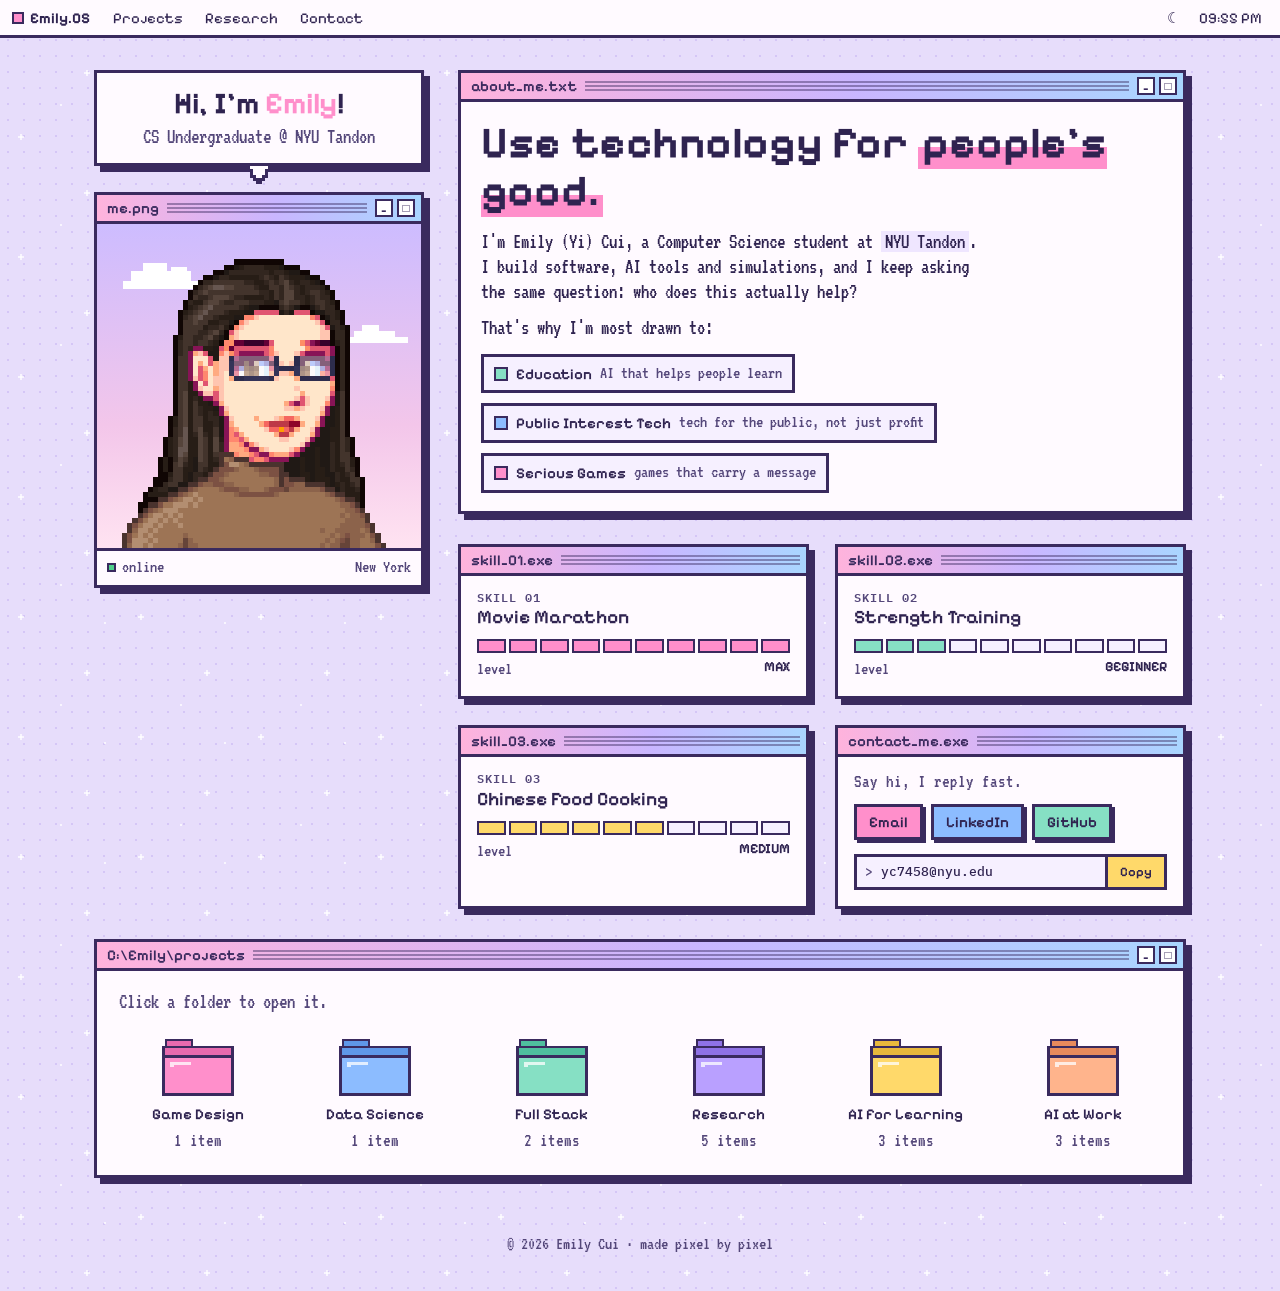
==== index.html @ 4dc90c1d "Link Lighthouse live sketch, add work-zone start date Co-Authored-By: Claude Opus 5.5 <noreply@anthr" ====
<!doctype html>
<html lang="en">
<head>
<meta charset="utf-8">
<meta name="viewport" content="width=device-width, initial-scale=1">
<title>Emily Cui</title>
<meta name="description" content="Emily Cui — CS at NYU Tandon. Using technology for people's good: education, public interest technology, and serious games.">
<link rel="preconnect" href="https://fonts.googleapis.com">
<link rel="preconnect" href="https://fonts.gstatic.com" crossorigin>
<link href="https://fonts.googleapis.com/css2?family=IBM+Plex+Mono:wght@400;500;600&family=Pixelify+Sans:wght@400;600;700&family=VT323&display=swap" rel="stylesheet">
<link rel="stylesheet" href="assets/pixel.css">
<style>
  .desk {
    max-width: 1140px; margin: 32px auto 56px; padding: 0 24px;
    display: grid; grid-template-columns: minmax(260px, 330px) 1fr; gap: 30px 34px;
  }

  /* ---------- left: greeting + avatar ---------- */
  .left { display: flex; flex-direction: column; gap: 26px; }
  .bubble { padding: 14px 18px; text-align: center; }
  .bubble .hi { font-family: "Pixelify Sans", monospace; font-size: 30px; font-weight: 700; line-height: 1.1; }
  .bubble .hi span { color: var(--pink); }
  .bubble .sub { color: var(--muted); margin-top: 4px; }
  .bubble .tail { position: absolute; left: 50%; bottom: -21px; width: 24px; height: 18px; transform: translateX(-50%); }
  .bubble .tail .o { fill: var(--line); }
  .bubble .tail .f { fill: var(--win); }

  .avatar-body {
    aspect-ratio: 1 / 1; position: relative; overflow: hidden;
    background:
      linear-gradient(180deg, #cdbcff 0%, #f3c6ea 62%, #ffe3f1 100%);
  }
  .avatar-body img, .avatar-body svg.ph { position: absolute; inset: 0; width: 100%; height: 100%; object-fit: cover; }
  .avatar-body .cloud { position: absolute; width: 86px; height: 26px; }
  .avatar-body .cloud rect { fill: #fff; }
  .avatar-cap { display: flex; justify-content: space-between; align-items: center; padding: 6px 10px; border-top: 3px solid var(--line); font-size: 18px; color: var(--muted); }
  .status { display: inline-flex; align-items: center; gap: 6px; }
  .status i { width: 9px; height: 9px; background: #4fd18b; border: 2px solid var(--line); animation: blink 1.2s steps(1) infinite; }
  @keyframes blink { 50% { opacity: .2; } }
  .status.off i { background: #a99fc4; animation: none; }
  .status.brb i { background: var(--yellow); animation: none; }

  /* ---------- right: intro + skills + contact ---------- */
  .right { display: flex; flex-direction: column; gap: 30px; min-width: 0; }
  .intro h1 {
    font-family: "Pixelify Sans", monospace; font-weight: 700;
    font-size: clamp(30px, 4.2vw, 44px); line-height: 1.08; margin-bottom: 14px;
  }
  .intro h1 em { font-style: normal; background: linear-gradient(transparent 58%, var(--pink) 58%); padding: 0 4px; }
  .intro p { margin-bottom: 10px; max-width: 62ch; }
  .intro p strong { font-weight: 400; color: var(--text); background: var(--chip); padding: 0 4px; }
  .interests { display: flex; flex-wrap: wrap; gap: 10px; margin-top: 14px; }
  .interest { display: flex; align-items: center; gap: 8px; padding: 6px 10px; border: 3px solid var(--line); background: var(--win-2); }
  .interest b { font-family: "Pixelify Sans", monospace; font-size: 15px; font-weight: 600; }
  .interest i { width: 14px; height: 14px; border: 2px solid var(--line); }
  .interest small { font-size: 18px; color: var(--muted); }

  .cards { display: grid; grid-template-columns: 1fr 1fr; gap: 26px; }
  .skill .win-body { padding: 14px 16px 16px; }
  .skill .lbl { font-family: "IBM Plex Mono", monospace; font-size: 12px; font-weight: 600; letter-spacing: .08em; color: var(--muted); }
  .skill h3 { font-family: "Pixelify Sans", monospace; font-size: 19px; font-weight: 600; margin: 2px 0 10px; }
  .meter { display: grid; grid-template-columns: repeat(10, 1fr); gap: 3px; }
  .meter i { height: 14px; border: 2px solid var(--line); background: var(--win-2); }
  .meter i.on { background: var(--c); }
  .lv { display: flex; justify-content: space-between; margin-top: 6px; font-size: 18px; color: var(--muted); }
  .lv b { font-family: "Pixelify Sans", monospace; font-size: 14px; color: var(--text); }
  .contact .win-body { padding: 14px 16px 16px; }
  .contact p { color: var(--muted); margin-bottom: 10px; font-size: 19px; }
  .contact .row { display: flex; flex-wrap: wrap; gap: 8px; }
  .addr { display: flex; align-items: stretch; margin-top: 14px; border: 3px solid var(--line); background: var(--win-2); }
  .addr code { flex: 1; min-width: 0; padding: 5px 8px; font: 500 13px/1.5 "IBM Plex Mono", monospace; color: var(--text);
               white-space: nowrap; overflow: hidden; text-overflow: ellipsis; }
  .addr code::before { content: "> "; color: var(--muted); }
  .addr button { flex: none; border: 0; border-left: 3px solid var(--line); background: var(--yellow); color: #2f2350;
                 font: 600 13px "Pixelify Sans", monospace; padding: 0 12px; cursor: pointer; }
  .addr button:hover { background: var(--pink); }
  .addr button.done { background: var(--mint); }

  /* ---------- bottom: project folders ---------- */
  .dock { grid-column: 1 / -1; }
  .dock .win-body { padding: 18px 16px 12px; }
  .dock .hint { color: var(--muted); margin: 0 6px 12px; }
  .folders { display: grid; grid-template-columns: repeat(6, 1fr); gap: 8px; }
  .folder {
    display: flex; flex-direction: column; align-items: center; gap: 6px;
    padding: 10px 4px; background: none; border: 0; color: inherit; cursor: pointer;
    font: inherit;
  }
  .folder svg { width: 76px; height: 62px; transition: transform .12s steps(2); }
  .folder:hover svg { transform: translateY(-4px); }
  .folder .name { font-family: "Pixelify Sans", monospace; font-size: 15px; font-weight: 600; padding: 1px 6px; text-align: center; line-height: 1.2; }
  .folder .count { font-size: 19px; color: var(--muted); }
  .folder:hover .name, .folder:focus-visible .name { background: var(--line); color: var(--win); }
  .f-ink { fill: var(--line); }
  .f-back { fill: var(--fd); }
  .f-front { fill: var(--fc); }
  .f-hi { fill: #fff; opacity: .75; }

  /* ---------- folder window (dialog) ---------- */
  dialog.win {
    position: fixed; inset: 0;
    margin: auto; padding: 0; color: var(--text);
    width: min(720px, calc(100% - 32px)); max-height: calc(100vh - 80px);
    overflow: hidden;
  }
  dialog.win[open] { display: flex; flex-direction: column; animation: pop .18s steps(3); }
  @keyframes pop { from { transform: scale(.9); opacity: 0; } }
  dialog::backdrop { background: rgba(40, 25, 80, .35); }
  .dlg-body { overflow-y: auto; padding: 8px 20px 18px; }
  .dlg-path { font-size: 19px; color: var(--muted); padding: 8px 20px 0; }
  .item { display: grid; grid-template-columns: 40px 1fr; gap: 14px; padding: 16px 0; border-bottom: 2px dashed var(--line); }
  .item:last-child { border-bottom: 0; }
  .item svg { width: 36px; height: 40px; margin-top: 2px; }
  .item h3 { font-family: "Pixelify Sans", monospace; font-size: 19px; font-weight: 600; display: flex; flex-wrap: wrap; align-items: center; gap: 8px; margin-bottom: 2px; }
  .item .meta { font-size: 19px; color: var(--muted); margin-bottom: 4px; }
  .item p { margin-bottom: 8px; }
  .item .links { display: flex; flex-wrap: wrap; gap: 8px; margin-top: 4px; }
  .item .links .pbtn { font-size: 14px; padding: 4px 10px; }

  footer { text-align: center; color: var(--muted); padding: 0 16px 36px; font-size: 18px; }

  @media (max-width: 880px) {
    .desk { grid-template-columns: 1fr; margin-top: 22px; padding: 0 16px; }
    .left { display: grid; grid-template-columns: 1fr 1fr; align-items: start; gap: 18px; }
    .bubble .tail { display: none; }
    .folders { grid-template-columns: repeat(3, 1fr); }
  }
  @media (max-width: 560px) {
    .left { grid-template-columns: 1fr; }
    .avatar { max-width: 280px; width: 100%; margin: 0 auto; }
    .bubble .tail { display: block; }
    .cards { grid-template-columns: 1fr; }
    .win-body { padding: 14px 14px; }
    .menubar .hide-sm { display: none; }
    .folder svg { width: 64px; height: 52px; }
    .menubar .clock { display: none; }
    .interest { width: 100%; flex-wrap: wrap; row-gap: 0; }
    .interest small { flex-basis: 100%; padding-left: 22px; }
  }
</style>
</head>
<body>

<svg width="0" height="0" style="position:absolute" aria-hidden="true">
  <defs>
    <symbol id="folder" viewBox="0 0 32 26" shape-rendering="crispEdges">
      <rect class="f-ink" x="2" y="1" width="12" height="5"/>
      <rect class="f-back" x="3" y="2" width="10" height="4"/>
      <rect class="f-ink" x="1" y="4" width="30" height="21"/>
      <rect class="f-back" x="2" y="5" width="28" height="19"/>
      <rect class="f-ink" x="2" y="8" width="28" height="1"/>
      <rect class="f-front" x="2" y="9" width="28" height="15"/>
      <rect class="f-hi" x="4" y="11" width="9" height="1"/>
      <rect class="f-hi" x="4" y="12" width="2" height="1"/>
    </symbol>
    <symbol id="file" viewBox="0 0 18 20" shape-rendering="crispEdges">
      <rect class="f-ink" x="1" y="0" width="12" height="20"/>
      <rect class="f-ink" x="13" y="4" width="4" height="16"/>
      <rect class="f-ink" x="13" y="2" width="2" height="2"/>
      <rect fill="#fff" x="2" y="1" width="10" height="18"/>
      <rect fill="#fff" x="12" y="5" width="4" height="14"/>
      <rect class="f-front" x="12" y="1" width="1" height="4"/>
      <rect class="f-front" x="13" y="4" width="3" height="1"/>
      <rect class="f-front" x="4" y="7" width="9" height="2"/>
      <rect class="f-back" x="4" y="11" width="9" height="1"/>
      <rect class="f-back" x="4" y="14" width="6" height="1"/>
    </symbol>
  </defs>
</svg>

<nav class="menubar" aria-label="Site">
  <a class="brand" href="./"><i></i>Emily.OS</a>
  <a class="m" href="#projects">Projects</a>
  <a class="m" href="research/">Research</a>
  <a class="m hide-sm" href="#contact">Contact</a>
  <span class="spacer"></span>
  <button class="m" id="themeBtn" aria-label="Toggle dark mode">☾</button>
  <span class="clock" id="clock"></span>
</nav>

<main class="desk">
  <!-- left column -->
  <div class="left">
    <div class="win bubble">
      <div class="hi">Hi, I'm <span>Emily</span>!</div>
      <div class="sub">CS Undergraduate @ NYU Tandon</div>
      <svg class="tail" viewBox="0 0 8 6" shape-rendering="crispEdges" aria-hidden="true">
        <rect class="o" x="0" y="0" width="8" height="2"/><rect class="o" x="1" y="2" width="6" height="2"/><rect class="o" x="2" y="4" width="4" height="1"/><rect class="o" x="3" y="5" width="2" height="1"/>
        <rect class="f" x="1" y="0" width="6" height="1"/><rect class="f" x="2" y="1" width="4" height="2"/><rect class="f" x="3" y="3" width="2" height="1"/>
      </svg>
    </div>

    <div class="win avatar">
      <div class="win-bar"><span>me.png</span><span class="grip"></span><span class="wbtns"><span class="wbtn">_</span><span class="wbtn">□</span></span></div>
      <div class="avatar-body">
        <svg class="cloud" style="top:12%;left:8%" viewBox="0 0 43 13" shape-rendering="crispEdges" aria-hidden="true"><rect x="10" y="0" width="12" height="4"/><rect x="4" y="4" width="30" height="5"/><rect x="0" y="9" width="43" height="4"/><rect x="24" y="2" width="8" height="2"/></svg>
        <svg class="cloud" style="top:30%;right:4%;width:60px" viewBox="0 0 43 13" shape-rendering="crispEdges" aria-hidden="true"><rect x="10" y="0" width="12" height="4"/><rect x="4" y="4" width="30" height="5"/><rect x="0" y="9" width="43" height="4"/></svg>
        <!-- placeholder until assets/avatar.png exists -->
        <svg class="ph" id="avatarPh" viewBox="0 0 40 50" shape-rendering="crispEdges" preserveAspectRatio="xMidYMax meet" aria-hidden="true">
          <g fill="#3a2a5e" fill-opacity=".28">
            <rect x="15" y="20" width="10" height="2"/><rect x="13" y="22" width="14" height="10"/><rect x="14" y="32" width="12" height="2"/>
            <rect x="8" y="38" width="24" height="12"/><rect x="10" y="36" width="20" height="2"/>
          </g>
        </svg>
        <img id="avatar" src="assets/avatar.png" alt="Pixel portrait of Emily" hidden>
      </div>
      <div class="avatar-cap"><span class="status" id="status"><i></i><span id="statusText">online</span></span><span>New York</span></div>
    </div>
  </div>

  <!-- right column -->
  <div class="right">
    <section class="win intro" aria-labelledby="introTitle">
      <div class="win-bar"><span>about_me.txt</span><span class="grip"></span><span class="wbtns"><span class="wbtn">_</span><span class="wbtn">□</span></span></div>
      <div class="win-body">
        <h1 id="introTitle">Use technology for <em>people's good.</em></h1>
        <p>I'm Emily (Yi) Cui, a Computer Science student at <strong>NYU Tandon</strong>. I build software, AI tools and simulations, and I keep asking the same question: who does this actually help?</p>
        <p>That's why I'm most drawn to:</p>
        <div class="interests">
          <div class="interest"><i style="background:var(--mint)"></i><b>Education</b><small>AI that helps people learn</small></div>
          <div class="interest"><i style="background:var(--blue)"></i><b>Public Interest Tech</b><small>tech for the public, not just profit</small></div>
          <div class="interest"><i style="background:var(--pink)"></i><b>Serious Games</b><small>games that carry a message</small></div>
        </div>
      </div>
    </section>

    <div class="cards">
      <section class="win skill" style="--c:var(--pink)">
        <div class="win-bar"><span>skill_01.exe</span><span class="grip"></span></div>
        <div class="win-body">
          <div class="lbl">SKILL 01</div>
          <h3>Movie Marathon</h3>
          <div class="meter" data-lv="10" aria-hidden="true"></div>
          <div class="lv"><span>level</span><b>MAX</b></div>
        </div>
      </section>
      <section class="win skill" style="--c:var(--mint)">
        <div class="win-bar"><span>skill_02.exe</span><span class="grip"></span></div>
        <div class="win-body">
          <div class="lbl">SKILL 02</div>
          <h3>Strength Training</h3>
          <div class="meter" data-lv="3" aria-hidden="true"></div>
          <div class="lv"><span>level</span><b>BEGINNER</b></div>
        </div>
      </section>
      <section class="win skill" style="--c:var(--yellow)">
        <div class="win-bar"><span>skill_03.exe</span><span class="grip"></span></div>
        <div class="win-body">
          <div class="lbl">SKILL 03</div>
          <h3>Chinese Food Cooking</h3>
          <div class="meter" data-lv="6" aria-hidden="true"></div>
          <div class="lv"><span>level</span><b>MEDIUM</b></div>
        </div>
      </section>
      <section class="win contact" id="contact">
        <div class="win-bar"><span>contact_me.exe</span><span class="grip"></span></div>
        <div class="win-body">
          <p>Say hi, I reply fast.</p>
          <div class="row">
            <a class="pbtn pink" href="mailto:yc7458@nyu.edu" data-show="yc7458@nyu.edu">Email</a>
            <a class="pbtn blue" href="https://www.linkedin.com/in/yicui2027" target="_blank" rel="noopener" data-show="linkedin.com/in/yicui2027">LinkedIn</a>
            <a class="pbtn mint" href="https://github.com/Yixtk" target="_blank" rel="noopener" data-show="github.com/Yixtk">GitHub</a>
          </div>
          <div class="addr">
            <code id="addrText">yc7458@nyu.edu</code>
            <button type="button" id="addrCopy" aria-label="Copy address">Copy</button>
          </div>
        </div>
      </section>
    </div>
  </div>

  <!-- bottom: folders -->
  <section class="win dock" id="projects" aria-labelledby="projTitle">
    <div class="win-bar"><span id="projTitle">C:\Emily\projects</span><span class="grip"></span><span class="wbtns"><span class="wbtn">_</span><span class="wbtn">□</span></span></div>
    <div class="win-body">
      <p class="hint">Click a folder to open it.</p>
      <div class="folders" id="folders"></div>
    </div>
  </section>
</main>

<footer>© <span id="yr"></span> Emily Cui · made pixel by pixel</footer>

<dialog class="win" id="dlg" aria-labelledby="dlgTitle">
  <div class="win-bar"><span id="dlgTitle"></span><span class="grip"></span><span class="wbtns"><button class="wbtn" id="dlgClose" aria-label="Close window">×</button></span></div>
  <div class="dlg-path" id="dlgPath"></div>
  <div class="dlg-body" id="dlgBody"></div>
</dialog>

<script>
const FOLDERS = [
  { id: "game", name: "Game Design", c: "var(--pink)", d: "#e86aae", items: [
    { t: "Lighthouse", tags: ["p5.js", "point & click"],
      p: "You are the last lighthouse keeper, guiding ships home through the night. A small game about caring for an environment that is changing.",
      links: [["Play it", "https://editor.p5js.org/yc7458/full/3fG0Ud8em"], ["Code", "https://editor.p5js.org/yc7458/sketches/3fG0Ud8em"], ["Repo", "https://github.com/Yixtk/Lighthouse"]] }
  ]},
  { id: "data", name: "Data Science", c: "var(--blue)", d: "#5f97e8", items: [
    { t: "Airbnb Occupancy Prediction", tags: ["LightGBM", "scikit-learn", "AUC 0.77 → 0.90"],
      p: "A LightGBM + logistic regression ensemble that predicts booking likelihood for Albany listings. I found and fixed a test-set leakage bug with a time-ordered validation split.",
      links: [["Open page", "airbnb/"]] }
  ]},
  { id: "full", name: "Full Stack", c: "var(--mint)", d: "#4fbf9e", items: [
    { t: "PantryCycle", tags: ["React", "TypeScript", "PostgreSQL", "Vercel"],
      p: "A web app that recommends recipes by menstrual-cycle phase. Includes a Python pipeline that cleans recipe data and a decision-tree classifier (92.9% test accuracy).",
      links: [["Live site", "https://pantry-pals-bice.vercel.app"], ["Repo", "https://github.com/Yixtk/PantryCycle"]] },
    { t: "Epsilab", meta: "Full Stack Developer Intern · Oct 2025 – Jan 2026", tags: ["React", "TypeScript"],
      p: "Built a secure broker-account connection flow from scratch to support live trading, plus a trading dashboard with volatility, drawdown and Sharpe ratio." }
  ]},
  { id: "research", name: "Research", c: "var(--lilac)", d: "#8f72e6", items: [
    { t: "Nano Digital Twin", meta: "C2SMART, NYU · Summer 2025", p: "A virtual traffic simulation of Downtown Brooklyn built on CARLA and Unreal Engine.", links: [["Read brief", "research/#digital-twin"]] },
    { t: "Work-zone Safety", meta: "C2SMART, NYU · Feb – May 2026", p: "A benchmark for how safely self-driving agents handle construction work zones.", links: [["Read brief", "research/#workzone"]] },
    { t: "Urban Scaling", meta: "CUSP, NYU · 2026 – now", p: "How city size, commuting and other urban factors relate to depression across U.S. metro areas.", links: [["Read brief", "research/#urban-scaling"]] },
    { t: "ShopScout", meta: "NYU VIP · 2026 – now", p: "An assistive tool to help blind and low-vision shoppers use self-checkout machines.", links: [["Read brief", "research/#shopscout"]] },
    { t: "Wind Turbine Maintenance", meta: "2026 – now", p: "When to repair offshore wind-turbine blades, balancing cost and worker safety.", links: [["Read brief", "research/#wind-turbine"]] }
  ]},
  { id: "learn", name: "AI for Learning", c: "var(--yellow)", d: "#e8b83c", items: [
    { t: "CS Peer Mentor", meta: "NYU Tandon", p: "Mentoring fellow computer science students at NYU Tandon." },
    { t: "Peer Tutor", meta: "NYU TRIO Scholar Program · Feb 2026 – now", p: "One-on-one tutoring with custom learning materials in probability, discrete math and intro programming." },
    { t: "SyllaBuddy", dev: true, meta: "Software Engineering team project · NYU", tags: ["Ruby on Rails", "Gemini API", "Google Calendar API", "PostgreSQL"],
      p: "A course planner for NYU students. Upload a syllabus PDF and Gemini pulls out exam dates and deadlines, an AI chatbot helps you check them, and they sync to Google Calendar. It also helps you find classmates and suggests projects for your resume." }
  ]},
  { id: "ai", name: "AI at Work", c: "var(--peach)", d: "#e88a5c", items: [
    { t: "JGM Internal Chatbot (Eclipse)", meta: "JGM Innovation · AI Engineer Intern", tags: ["FastAPI", "Azure"],
      p: "An internal AI assistant that automates staff workflows like drafting donor emails and reviewing ad performance, with a five-layer safety system and human review before anything is sent." },
    { t: "Public Resume Reviewer", meta: "JGM Innovation", tags: ["Azure", "Firebase"],
      p: "A public AI resume review tool, run as its own service and kept apart from the internal chatbot's secrets and data." },
    { t: "UBS Term Sheet Analysis", tags: ["Python", "LLM APIs", "JSON Schema"],
      p: "Turns derivative term-sheet PDFs into structured JSON with an LLM, checks it in three validation layers, and feeds Python payoff engines.",
      links: [["Repo", "https://github.com/Yixtk/UBS_FinAI"]] }
  ]}
];

const esc = s => String(s).replace(/[&<>"]/g, ch => ({ "&": "&amp;", "<": "&lt;", ">": "&gt;", '"': "&quot;" }[ch]));
const fileName = n => n.replace(/\s+/g, "_");

// folders
const grid = document.getElementById("folders");
FOLDERS.forEach(f => {
  const b = document.createElement("button");
  b.className = "folder";
  b.style.setProperty("--fc", f.c);
  b.style.setProperty("--fd", f.d);
  b.innerHTML = `<svg aria-hidden="true"><use href="#folder"/></svg><span class="name">${esc(f.name)}</span><span class="count">${f.items.length} item${f.items.length > 1 ? "s" : ""}</span>`;
  b.addEventListener("click", () => openFolder(f));
  grid.appendChild(b);
});

// folder window
const dlg = document.getElementById("dlg");
function openFolder(f) {
  dlg.style.setProperty("--fc", f.c);
  dlg.style.setProperty("--fd", f.d);
  document.getElementById("dlgTitle").textContent = fileName(f.name) + ".dir";
  document.getElementById("dlgPath").textContent = `C:\\Emily\\projects\\${fileName(f.name)}  ·  ${f.items.length} item${f.items.length > 1 ? "s" : ""}`;
  document.getElementById("dlgBody").innerHTML = f.items.map(it => {
    const tags = (it.tags || []).map(t => `<span class="chip">${esc(t)}</span>`).join(" ");
    const links = (it.links || []).map(([l, h]) => {
      const out = /^https?:/.test(h);
      return `<a class="pbtn" href="${esc(h)}"${out ? ' target="_blank" rel="noopener"' : ""}>${esc(l)} ${out ? "↗" : "▸"}</a>`;
    }).join("");
    return `<article class="item">
      <svg aria-hidden="true"><use href="#file"/></svg>
      <div>
        <h3>${esc(it.t)}${it.dev ? ' <span class="chip dev">developing</span>' : ""}</h3>
        ${it.meta ? `<div class="meta">${esc(it.meta)}</div>` : ""}
        <p>${esc(it.p)}</p>
        ${tags ? `<div class="links">${tags}</div>` : ""}
        ${links ? `<div class="links">${links}</div>` : ""}
      </div>
    </article>`;
  }).join("");
  dlg.showModal();
  document.getElementById("dlgBody").scrollTop = 0;
}
document.getElementById("dlgClose").addEventListener("click", () => dlg.close());
dlg.addEventListener("click", e => { if (e.target === dlg) dlg.close(); });

// skill meters
document.querySelectorAll(".meter").forEach(m => {
  const lv = +m.dataset.lv;
  m.innerHTML = Array.from({ length: 10 }, (_, i) => `<i class="${i < lv ? "on" : ""}"></i>`).join("");
});

// avatar: show assets/avatar.png once it exists
const av = document.getElementById("avatar");
const showAv = () => { av.hidden = false; document.getElementById("avatarPh").style.display = "none"; };
if (av.complete && av.naturalWidth) showAv(); else av.addEventListener("load", showAv);

// menu links: jump to the window and make it blink so it's obvious where you landed
document.querySelectorAll('.menubar a[href^="#"]').forEach(a => a.addEventListener("click", e => {
  const el = document.querySelector(a.getAttribute("href"));
  if (!el) return;
  e.preventDefault();
  history.replaceState(null, "", a.getAttribute("href"));
  el.scrollIntoView({ behavior: matchMedia("(prefers-reduced-motion: reduce)").matches ? "auto" : "smooth", block: "center" });
  el.classList.remove("ping"); void el.offsetWidth; el.classList.add("ping");
}));
if (location.hash) { const el = document.querySelector(location.hash); if (el && el.classList.contains("win")) el.classList.add("ping"); }

// New York time: 9am–9pm online, midnight–8am sleeping, otherwise be right back
const st = document.getElementById("status");
const setStatus = () => {
  const h = +new Intl.DateTimeFormat("en-US", { timeZone: "America/New_York", hour: "numeric", hourCycle: "h23" }).format(new Date());
  const [cls, text, tip] =
    h >= 9 && h < 21 ? ["", "online", "Usually around 9am–9pm ET"] :
    h < 8 ? ["off", "sleeping zzz", "Back at 9am ET"] :
            ["brb", "be right back", "Back soon"];
  st.className = "status " + cls;
  document.getElementById("statusText").textContent = text;
  st.title = tip;
};
setStatus(); setInterval(setStatus, 60000);

// contact: hovering a button shows its address; Copy copies whatever is shown
const addrText = document.getElementById("addrText");
const addrCopy = document.getElementById("addrCopy");
document.querySelectorAll(".contact [data-show]").forEach(a => {
  const show = () => { addrText.textContent = a.dataset.show; addrCopy.textContent = "Copy"; addrCopy.classList.remove("done"); };
  a.addEventListener("mouseenter", show);
  a.addEventListener("focus", show);
});
addrCopy.addEventListener("click", async () => {
  const t = addrText.textContent;
  const ok = navigator.clipboard
    ? await Promise.race([navigator.clipboard.writeText(t).then(() => true, () => false),
                          new Promise(res => setTimeout(() => res(false), 800))])
    : false;
  if (!ok) {
    const r = document.createRange(); r.selectNodeContents(addrText);
    const sel = getSelection(); sel.removeAllRanges(); sel.addRange(r);
    try { document.execCommand("copy"); } catch (e2) {}
    sel.removeAllRanges();
  }
  addrCopy.textContent = "Copied!"; addrCopy.classList.add("done");
  setTimeout(() => { addrCopy.textContent = "Copy"; addrCopy.classList.remove("done"); }, 1600);
});

// clock + year
const clock = document.getElementById("clock");
const tick = () => { clock.textContent = new Date().toLocaleTimeString([], { hour: "2-digit", minute: "2-digit" }); };
tick(); setInterval(tick, 15000);
document.getElementById("yr").textContent = new Date().getFullYear();

// theme
const root = document.documentElement;
try { const t = localStorage.getItem("theme"); if (t) root.dataset.theme = t; } catch (e) {}
document.getElementById("themeBtn").addEventListener("click", () => {
  const dark = root.dataset.theme ? root.dataset.theme === "dark" : matchMedia("(prefers-color-scheme: dark)").matches;
  root.dataset.theme = dark ? "light" : "dark";
  try { localStorage.setItem("theme", root.dataset.theme); } catch (e) {}
});
</script>
<script data-goatcounter="https://emilycui.goatcounter.com/count" async src="https://gc.zgo.at/count.js"></script>
</body>
</html>
---- assets/pixel.css ----
/* Emily.OS — shared pixel styles (pastel lilac) */
:root {
  --bg: #e7ddfb;
  --bg-dot: #d5c6f6;
  --win: #fffaff;
  --win-2: #f6f0ff;
  --text: #2f2350;
  --muted: #54477a;
  --line: #3a2a5e;
  --shadow: #3a2a5e;
  --bar-ink: #3a2a5e;
  --title-a: #ffb3dc;
  --title-b: #c9b6ff;
  --title-c: #a9d6ff;
  --pink: #ff8fcb;
  --mint: #86e0c4;
  --blue: #8cbcff;
  --yellow: #ffd96a;
  --lilac: #b9a0ff;
  --peach: #ffb48c;
  --chip: #efe6ff;
}
@media (prefers-color-scheme: dark) {
  :root:not([data-theme="light"]) {
    --bg: #1d1633;
    --bg-dot: #2b2250;
    --win: #2a2147;
    --win-2: #231b3d;
    --text: #f1eaff;
    --muted: #d2c7f2;
    --line: #c9b6ff;
    --shadow: #0c0818;
    --title-a: #f59bcd;
    --title-b: #b49cff;
    --title-c: #8fc4ff;
    --chip: #362b5c;
  }
}
:root[data-theme="dark"] {
  --bg: #1d1633;
  --bg-dot: #2b2250;
  --win: #2a2147;
  --win-2: #231b3d;
  --text: #f1eaff;
  --muted: #d2c7f2;
  --line: #c9b6ff;
  --shadow: #0c0818;
  --title-a: #f59bcd;
  --title-b: #b49cff;
  --title-c: #8fc4ff;
  --chip: #362b5c;
}

* { box-sizing: border-box; margin: 0; padding: 0; }
html { scroll-behavior: smooth; }
body {
  min-height: 100vh;
  background-color: var(--bg);
  background-image:
    url("data:image/svg+xml,%3Csvg xmlns='http://www.w3.org/2000/svg' width='120' height='120' shape-rendering='crispEdges'%3E%3Cg fill='%23ffffff' fill-opacity='.7'%3E%3Crect x='20' y='14' width='2' height='6'/%3E%3Crect x='18' y='16' width='6' height='2'/%3E%3Crect x='86' y='70' width='2' height='6'/%3E%3Crect x='84' y='72' width='6' height='2'/%3E%3Crect x='60' y='104' width='2' height='2'/%3E%3Crect x='104' y='22' width='2' height='2'/%3E%3C/g%3E%3C/svg%3E"),
    radial-gradient(var(--bg-dot) 1.5px, transparent 1.5px);
  background-size: 120px 120px, 16px 16px;
  color: var(--text);
  font-family: "VT323", ui-monospace, monospace;
  font-size: 21px;
  line-height: 1.2;
  -webkit-font-smoothing: none;
}
a { color: inherit; }
img { image-rendering: pixelated; }
.px { font-family: "Pixelify Sans", "VT323", monospace; }
.sr-only { position: absolute; width: 1px; height: 1px; overflow: hidden; clip: rect(0 0 0 0); white-space: nowrap; }

/* long-form pages: crisp body font, pixel font only for headings */
body.readable { font-family: "IBM Plex Mono", ui-monospace, monospace; font-size: 15.5px; line-height: 1.65; -webkit-font-smoothing: antialiased; }

/* ---------- menu bar ---------- */
body { padding-top: 38px; }
[id] { scroll-margin-top: 58px; }
.menubar {
  position: fixed; top: 0; left: 0; right: 0; z-index: 20;
  display: flex; align-items: center; gap: 4px;
  height: 38px; padding: 0 12px;
  background: var(--win);
  border-bottom: 3px solid var(--line);
  font-family: "Pixelify Sans", monospace; font-size: 15px;
}
.menubar .brand { font-weight: 700; margin-right: 10px; text-decoration: none; display: flex; align-items: center; gap: 6px; }
.menubar .brand i { width: 12px; height: 12px; background: var(--pink); border: 2px solid var(--line); display: inline-block; }
.menubar a.m, .menubar button.m {
  text-decoration: none; padding: 3px 9px; border: 0; background: none; color: inherit;
  font: inherit; cursor: pointer;
}
.menubar a.m:hover, .menubar button.m:hover { background: var(--line); color: var(--win); }
.menubar a.m[aria-current="page"] { background: var(--line); color: var(--win); }
.menubar .spacer { flex: 1; }

/* "you are here" ping when a menu link jumps to a window */
.win.ping { animation: ping .9s steps(1) 2; }
.win.ping .win-bar { animation: pingbar .9s steps(1) 2; }
@keyframes ping { 0%, 50% { box-shadow: 6px 6px 0 var(--shadow), 0 0 0 5px var(--yellow); } 25%, 75% { box-shadow: 6px 6px 0 var(--shadow), 0 0 0 5px var(--pink); } }
@keyframes pingbar { 0%, 50% { background: var(--yellow); } 25%, 75% { background: var(--pink); } }
.menubar .clock { padding: 0 6px; font-variant-numeric: tabular-nums; }

/* ---------- windows ---------- */
.win {
  background: var(--win);
  border: 3px solid var(--line);
  box-shadow: 6px 6px 0 var(--shadow);
  position: relative;
}
.win-bar {
  display: flex; align-items: center; gap: 8px;
  padding: 4px 6px 4px 10px;
  border-bottom: 3px solid var(--line);
  background: linear-gradient(90deg, var(--title-a), var(--title-b) 55%, var(--title-c));
  color: var(--bar-ink);
  font-family: "Pixelify Sans", monospace; font-size: 15px; font-weight: 600;
  user-select: none;
}
.win-bar .grip {
  flex: 1; height: 10px; min-width: 20px;
  background: repeating-linear-gradient(to bottom, rgba(58,42,94,.45) 0 2px, transparent 2px 4px);
}
.win-bar .wbtns { display: flex; gap: 4px; }
.wbtn {
  width: 18px; height: 18px; display: grid; place-items: center;
  background: #fff; border: 2px solid var(--bar-ink); color: var(--bar-ink);
  font: 700 12px/1 "Pixelify Sans", monospace; padding: 0;
}
button.wbtn { cursor: pointer; }
button.wbtn:hover { background: var(--yellow); }
.win-body { padding: 18px 20px; }

/* ---------- buttons & chips ---------- */
.pbtn {
  display: inline-flex; align-items: center; gap: 8px;
  font-family: "Pixelify Sans", monospace; font-size: 15px; font-weight: 600;
  color: #2f2350; text-decoration: none; cursor: pointer;
  padding: 6px 12px;
  background: var(--yellow);
  border: 3px solid var(--line);
  box-shadow: 3px 3px 0 var(--shadow);
  transition: transform .08s steps(2), box-shadow .08s steps(2);
}
.pbtn:hover { transform: translate(-1px, -1px); box-shadow: 4px 4px 0 var(--shadow); }
.pbtn:active { transform: translate(3px, 3px); box-shadow: 0 0 0 var(--shadow); }
.pbtn.pink { background: var(--pink); }
.pbtn.mint { background: var(--mint); }
.pbtn.blue { background: var(--blue); }
.pbtn svg { width: 16px; height: 16px; }

.chip {
  display: inline-block; font-family: "IBM Plex Mono", ui-monospace, monospace; font-size: 13px; font-weight: 500;
  padding: 2px 8px; line-height: 1.4; background: var(--chip); border: 2px solid var(--line); color: var(--text);
}
.chip.dev { background: var(--yellow); color: #2f2350; }

:focus-visible { outline: 3px dashed var(--pink); outline-offset: 3px; }

@media (prefers-reduced-motion: reduce) {
  *, *::before, *::after { animation: none !important; transition: none !important; }
}
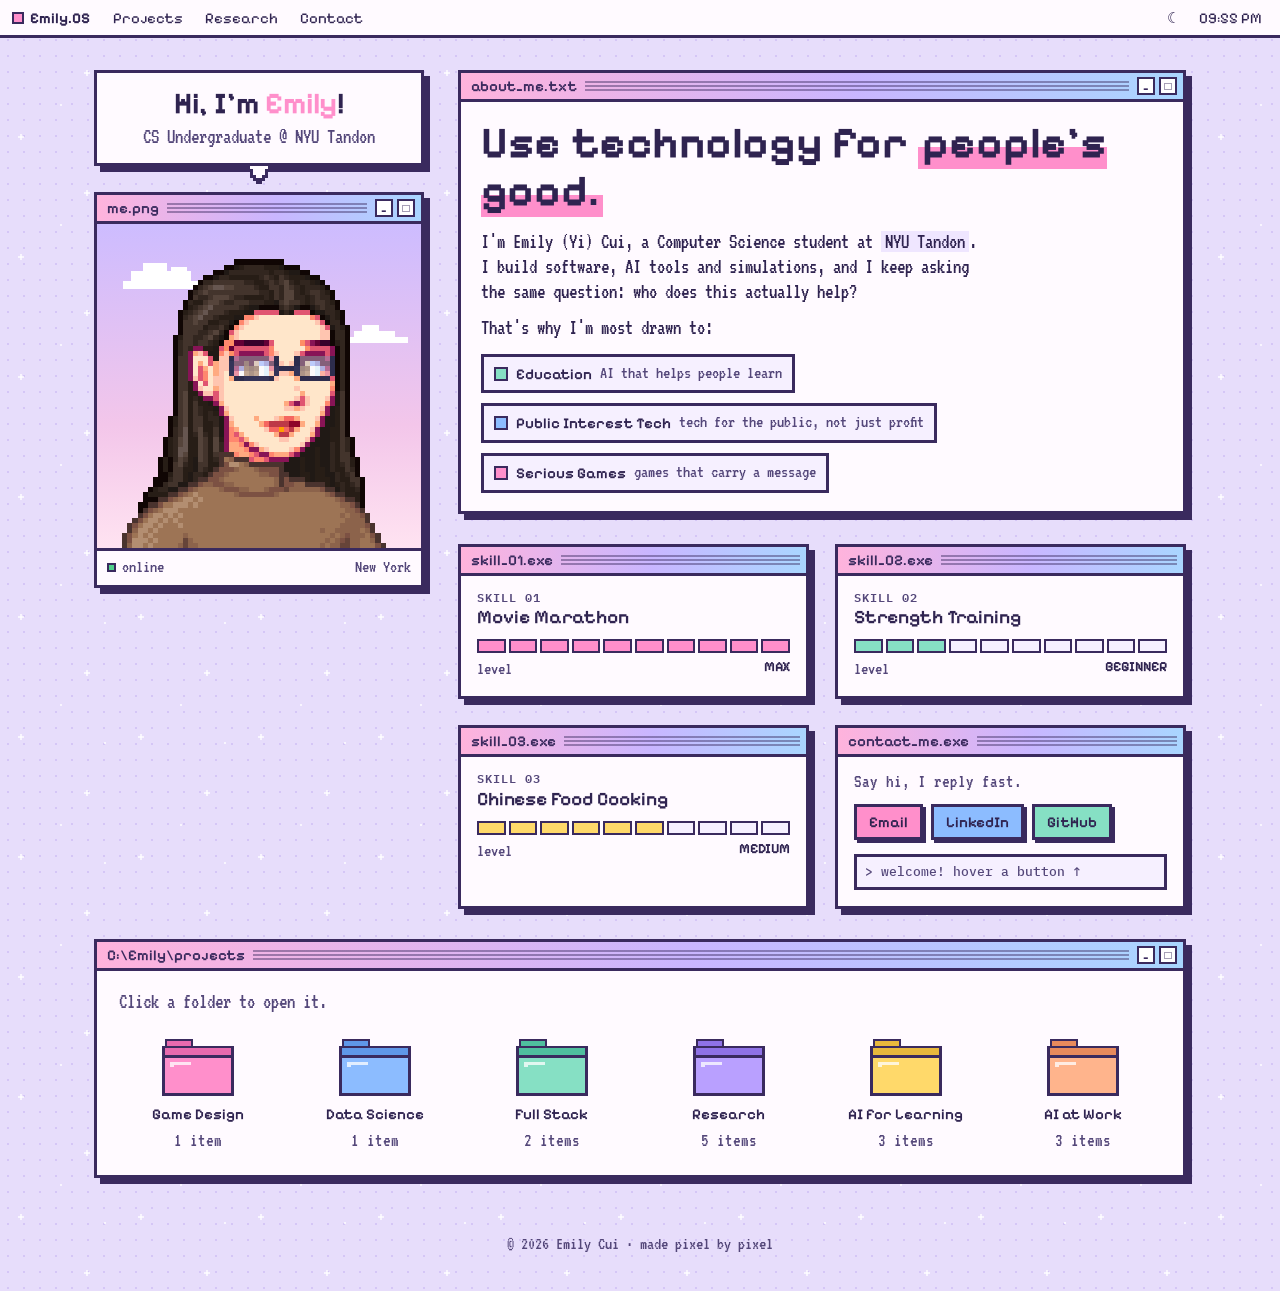
==== commit 07e215b3: "Show welcome in contact bar until a button is hovered Co-Authored-By: Claude Opus 5.5 <noreply@anthr" ====
--- a/index.html
+++ b/index.html
@@ -71,6 +71,8 @@
   .addr code { flex: 1; min-width: 0; padding: 5px 8px; font: 500 13px/1.5 "IBM Plex Mono", monospace; color: var(--text);
                white-space: nowrap; overflow: hidden; text-overflow: ellipsis; }
   .addr code::before { content: "> "; color: var(--muted); }
+  .addr code.idle { color: var(--muted); }
+  .addr button[hidden] { display: none; }
   .addr button { flex: none; border: 0; border-left: 3px solid var(--line); background: var(--yellow); color: #2f2350;
                  font: 600 13px "Pixelify Sans", monospace; padding: 0 12px; cursor: pointer; }
   .addr button:hover { background: var(--pink); }
@@ -262,8 +264,8 @@
             <a class="pbtn mint" href="https://github.com/Yixtk" target="_blank" rel="noopener" data-show="github.com/Yixtk">GitHub</a>
           </div>
           <div class="addr">
-            <code id="addrText">yc7458@nyu.edu</code>
-            <button type="button" id="addrCopy" aria-label="Copy address">Copy</button>
+            <code id="addrText" class="idle">welcome! hover a button ↑</code>
+            <button type="button" id="addrCopy" aria-label="Copy address" hidden>Copy</button>
           </div>
         </div>
       </section>
@@ -415,11 +417,23 @@
 // contact: hovering a button shows its address; Copy copies whatever is shown
 const addrText = document.getElementById("addrText");
 const addrCopy = document.getElementById("addrCopy");
+const WELCOME = "welcome! hover a button ↑";
+let leaveTimer;
+const setAddr = t => {
+  clearTimeout(leaveTimer);
+  addrText.textContent = t || WELCOME;
+  addrText.classList.toggle("idle", !t);
+  addrCopy.hidden = !t;
+  addrCopy.textContent = "Copy"; addrCopy.classList.remove("done");
+};
 document.querySelectorAll(".contact [data-show]").forEach(a => {
-  const show = () => { addrText.textContent = a.dataset.show; addrCopy.textContent = "Copy"; addrCopy.classList.remove("done"); };
-  a.addEventListener("mouseenter", show);
-  a.addEventListener("focus", show);
+  a.addEventListener("mouseenter", () => setAddr(a.dataset.show));
+  a.addEventListener("focus", () => setAddr(a.dataset.show));
 });
+// keep the address while the mouse moves down to Copy; go back to welcome once it leaves the card
+const contactBody = document.querySelector(".contact .win-body");
+contactBody.addEventListener("mouseleave", () => { leaveTimer = setTimeout(() => setAddr(""), 250); });
+contactBody.addEventListener("focusout", e => { if (!contactBody.contains(e.relatedTarget)) setAddr(""); });
 addrCopy.addEventListener("click", async () => {
   const t = addrText.textContent;
   const ok = navigator.clipboard
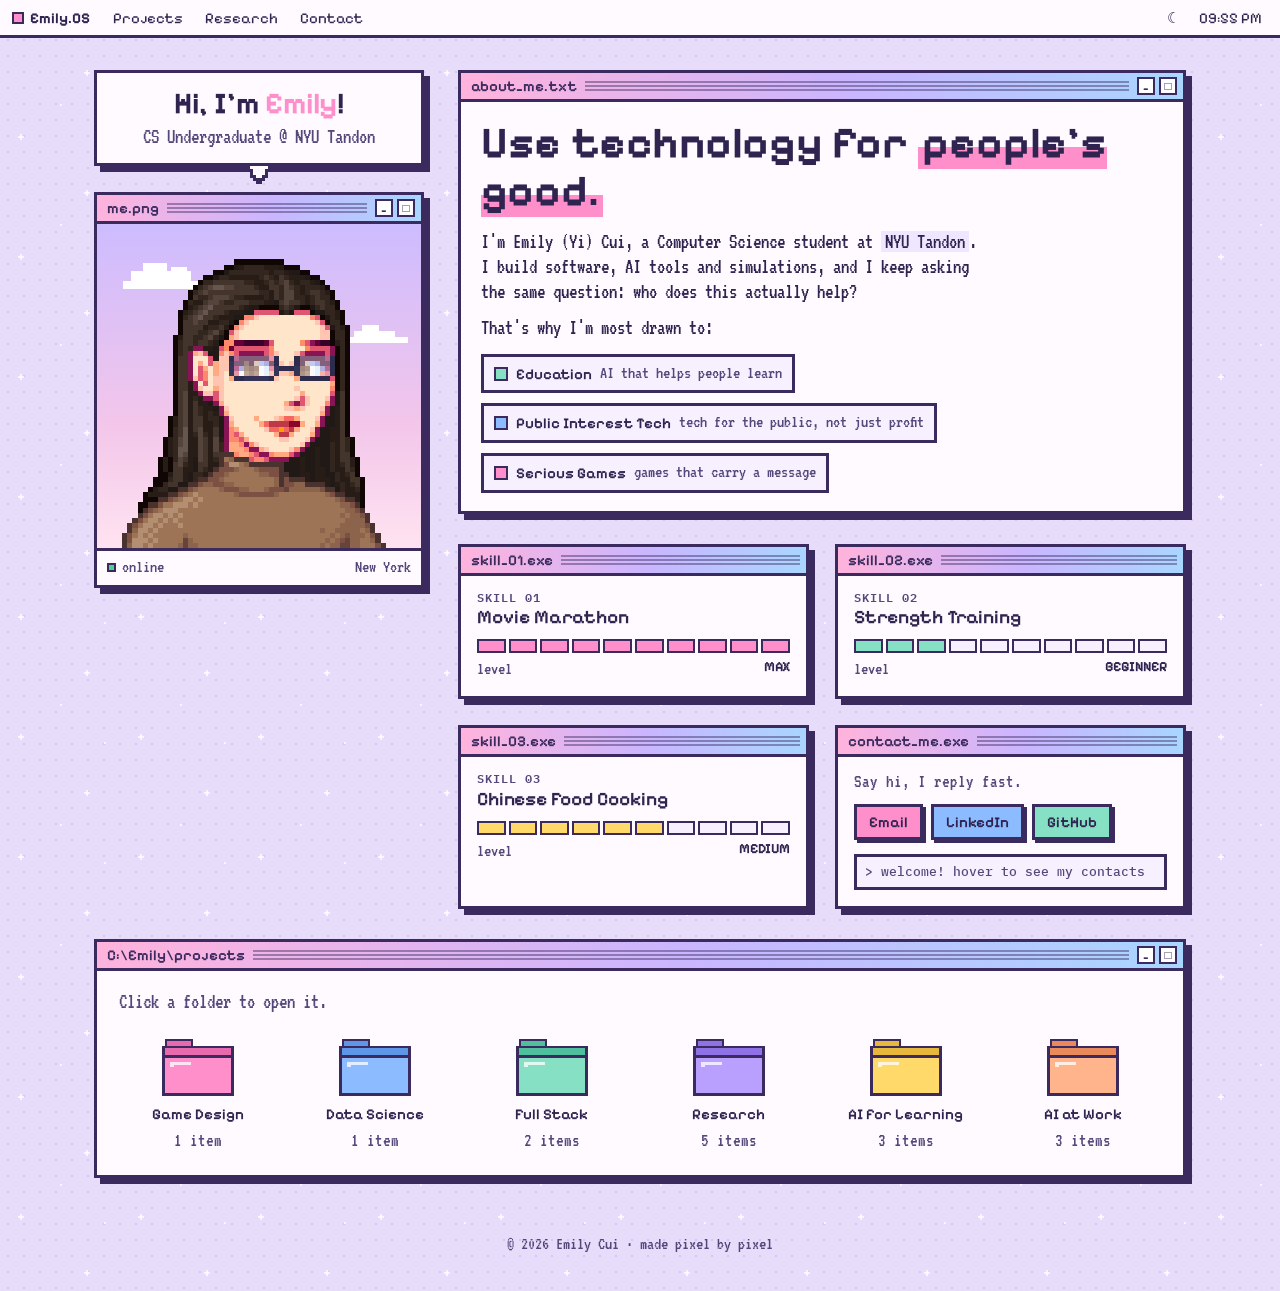
==== commit 57c8a546: "Show contact address while hovering the contact window Entering contact_me.exe shows the email (or t" ====
--- a/index.html
+++ b/index.html
@@ -264,7 +264,7 @@
             <a class="pbtn mint" href="https://github.com/Yixtk" target="_blank" rel="noopener" data-show="github.com/Yixtk">GitHub</a>
           </div>
           <div class="addr">
-            <code id="addrText" class="idle">welcome! hover a button ↑</code>
+            <code id="addrText" class="idle">welcome! hover to see my contacts</code>
             <button type="button" id="addrCopy" aria-label="Copy address" hidden>Copy</button>
           </div>
         </div>
@@ -417,7 +417,7 @@
 // contact: hovering a button shows its address; Copy copies whatever is shown
 const addrText = document.getElementById("addrText");
 const addrCopy = document.getElementById("addrCopy");
-const WELCOME = "welcome! hover a button ↑";
+const WELCOME = "welcome! hover to see my contacts";
 let leaveTimer;
 const setAddr = t => {
   clearTimeout(leaveTimer);
@@ -426,14 +426,18 @@
   addrCopy.hidden = !t;
   addrCopy.textContent = "Copy"; addrCopy.classList.remove("done");
 };
+// inside the contact_me.exe window: show an address (email by default, or the hovered button's);
+// leaving the window goes back to welcome
+const contactWin = document.getElementById("contact");
+let lastShown = "yc7458@nyu.edu";
 document.querySelectorAll(".contact [data-show]").forEach(a => {
-  a.addEventListener("mouseenter", () => setAddr(a.dataset.show));
-  a.addEventListener("focus", () => setAddr(a.dataset.show));
+  const show = () => { lastShown = a.dataset.show; setAddr(lastShown); };
+  a.addEventListener("mouseenter", show);
+  a.addEventListener("focus", show);
 });
-// keep the address while the mouse moves down to Copy; go back to welcome once it leaves the card
-const contactBody = document.querySelector(".contact .win-body");
-contactBody.addEventListener("mouseleave", () => { leaveTimer = setTimeout(() => setAddr(""), 250); });
-contactBody.addEventListener("focusout", e => { if (!contactBody.contains(e.relatedTarget)) setAddr(""); });
+contactWin.addEventListener("mouseenter", () => setAddr(lastShown));
+contactWin.addEventListener("mouseleave", () => { lastShown = "yc7458@nyu.edu"; setAddr(""); });
+contactWin.addEventListener("focusout", e => { if (!contactWin.contains(e.relatedTarget)) setAddr(""); });
 addrCopy.addEventListener("click", async () => {
   const t = addrText.textContent;
   const ok = navigator.clipboard
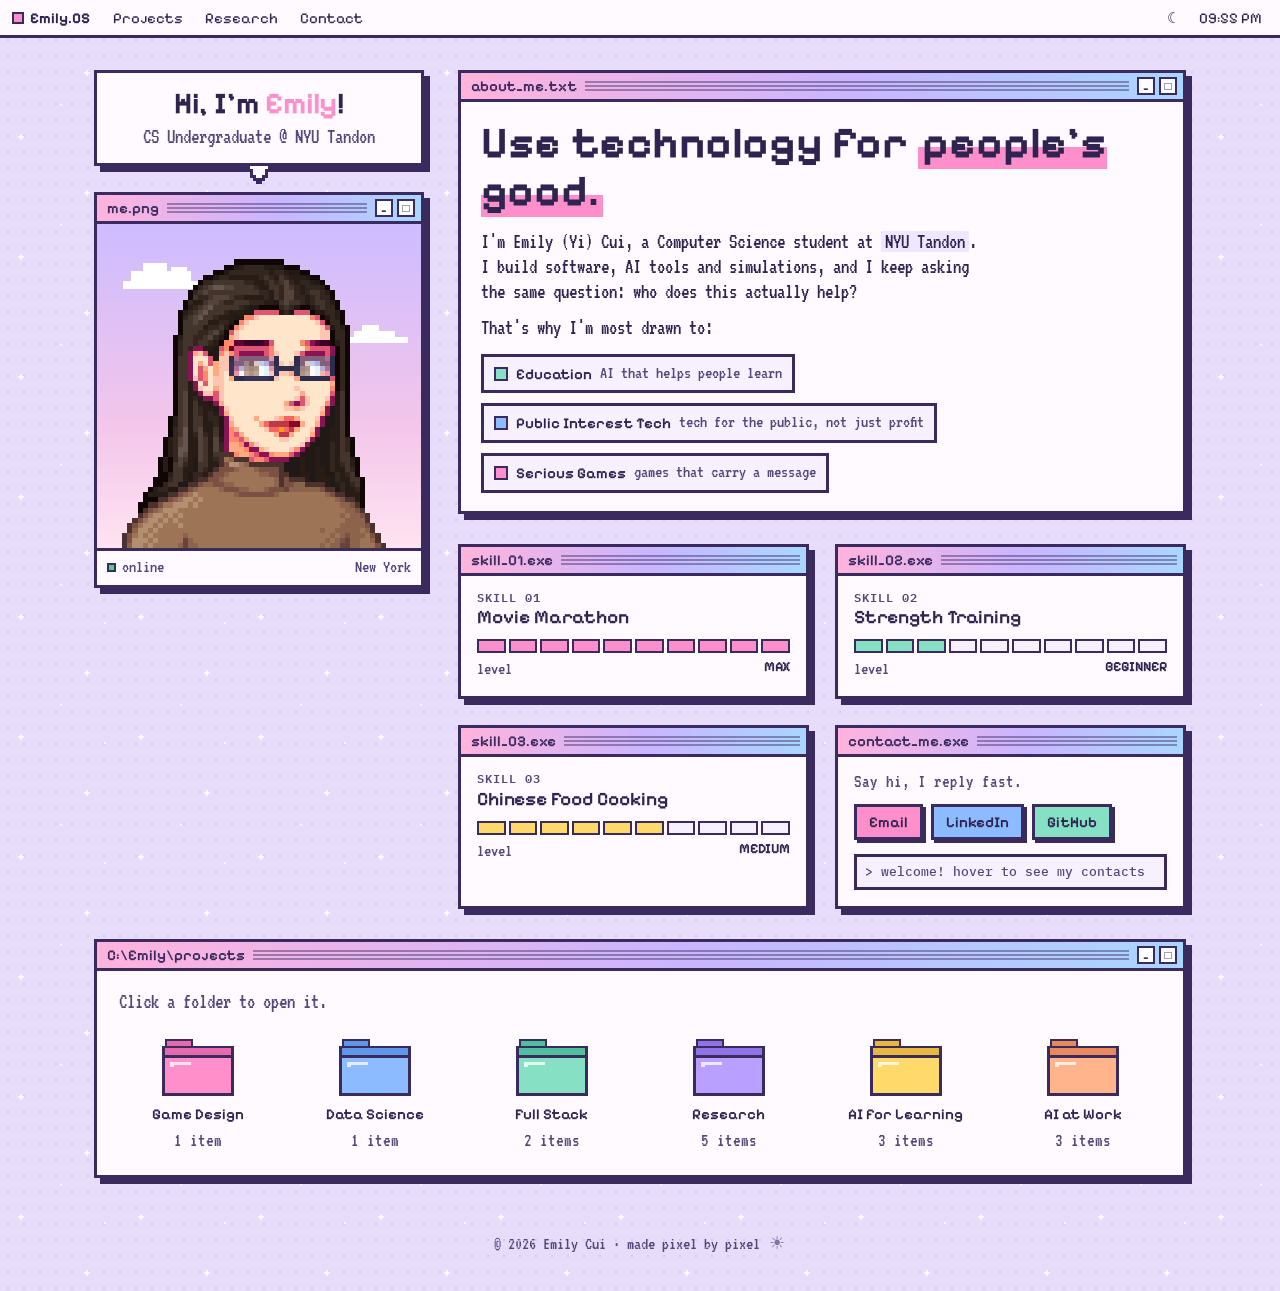
==== commit 07bc83ba: "Add Heat Waves easter egg Co-Authored-By: Claude Opus 5.5 <noreply@anthropic.com>" ====
--- a/index.html
+++ b/index.html
@@ -119,11 +119,50 @@
   .item .links { display: flex; flex-wrap: wrap; gap: 8px; margin-top: 4px; }
   .item .links .pbtn { font-size: 14px; padding: 4px 10px; }
 
+  /* ---------- easter egg: heat waves ---------- */
+  .egg-sun { background: none; border: 0; padding: 0 2px; font: inherit; color: inherit; cursor: pointer; opacity: .7; }
+  .egg-sun:hover { opacity: 1; color: #ff7a3d; }
+  #sky { position: fixed; inset: 0; z-index: -1; pointer-events: none; opacity: 0; transition: opacity .6s steps(4);
+    background: linear-gradient(180deg, #2a0f5c 0%, #6a1b9a 30%, #d63384 52%, #ff7a3d 64%, #ffc15e 70%, #3b1450 70.5%, #1d0b33 100%); }
+  #sky svg.sea { position: absolute; left: 50%; top: 70%; transform: translate(-50%, -100%); width: min(46vmin, 380px); height: auto; filter: url(#shimmer); }
+  #sky .lines { position: absolute; left: 0; right: 0; top: 70.5%; bottom: 0;
+    background: repeating-linear-gradient(180deg, rgba(255,140,90,.35) 0 3px, transparent 3px 14px); filter: url(#shimmer); }
+  #sky .spark { position: absolute; width: 6px; height: 6px; background: #ffe7a8; box-shadow: 0 0 0 2px rgba(255,231,168,.25); animation: twinkle 1.6s steps(2) infinite; }
+  @keyframes twinkle { 50% { opacity: .15; } }
+  :root.heat.heat {
+    --bg: #2a0f5c; --bg-dot: transparent;
+    --win: #fff4ec; --win-2: #ffe9dc; --text: #3b1640; --muted: #6e3a63;
+    --line: #3b1640; --shadow: #1d0b33; --bar-ink: #3b1640; --chip: #ffe0d0;
+    --title-a: #ff7a3d; --title-b: #ff5fa2; --title-c: #b06cff;
+  }
+  :root.heat body { background: none; }
+  :root.heat #sky { opacity: 1; }
+  :root.heat footer { color: #ffd9c2; }
+  :root.heat .hint { color: var(--muted); }
+
+  .np { position: fixed; right: 18px; bottom: 18px; z-index: 30; width: min(330px, calc(100% - 32px)); display: none; }
+  :root.heat .np { display: block; animation: pop .25s steps(3); }
+  .np .win-body { display: grid; grid-template-columns: 76px 1fr; gap: 12px; align-items: center; padding: 12px 14px; }
+  .np .tape { width: 76px; height: 50px; }
+  .np .reel { transform-box: fill-box; transform-origin: center; animation: spin 1.2s steps(8) infinite; }
+  @keyframes spin { to { transform: rotate(360deg); } }
+  .np .song { font-family: "Pixelify Sans", monospace; font-weight: 700; font-size: 18px; line-height: 1.1; }
+  .np .artist { color: var(--muted); font-size: 18px; }
+  .np .prog { height: 10px; border: 2px solid var(--line); background: var(--win-2); margin: 6px 0 2px; }
+  .np .prog i { display: block; height: 100%; width: 0; background: linear-gradient(90deg, #ff7a3d, #ff5fa2); }
+  .np .row { display: flex; justify-content: space-between; align-items: center; font-size: 16px; color: var(--muted); }
+  .np .eq { display: inline-flex; gap: 2px; align-items: flex-end; height: 14px; }
+  .np .eq b { width: 4px; background: #ff5fa2; animation: eq .8s steps(4) infinite; }
+  .np .eq b:nth-child(2) { animation-delay: -.3s; background: #ff7a3d; } .np .eq b:nth-child(3) { animation-delay: -.55s; background: #b06cff; } .np .eq b:nth-child(4) { animation-delay: -.15s; }
+  @keyframes eq { 0%, 100% { height: 4px; } 50% { height: 14px; } }
+  .np .pbtn { font-size: 13px; padding: 3px 9px; margin-top: 6px; }
+  .np .msg { grid-column: 1 / -1; font-size: 17px; color: var(--muted); border-top: 2px dashed var(--line); padding-top: 6px; }
+
   footer { text-align: center; color: var(--muted); padding: 0 16px 36px; font-size: 18px; }
 
   @media (max-width: 880px) {
     .desk { grid-template-columns: 1fr; margin-top: 22px; padding: 0 16px; }
-    .left { display: grid; grid-template-columns: 1fr 1fr; align-items: start; gap: 18px; }
+    .left { display: grid; grid-template-columns: 1fr 1fr; align-items: center; gap: 18px; }
     .bubble .tail { display: none; }
     .folders { grid-template-columns: repeat(3, 1fr); }
   }
@@ -133,9 +172,12 @@
     .bubble .tail { display: block; }
     .cards { grid-template-columns: 1fr; }
     .win-body { padding: 14px 14px; }
-    .menubar .hide-sm { display: none; }
     .folder svg { width: 64px; height: 52px; }
-    .menubar .clock { display: none; }
+    dialog .wbtn { width: 30px; height: 30px; font-size: 18px; }
+    .item { grid-template-columns: 1fr; }
+    .item > svg { display: none; }
+    .dlg-body { padding: 4px 16px 16px; }
+    .dlg-path { padding: 8px 16px 0; }
     .interest { width: 100%; flex-wrap: wrap; row-gap: 0; }
     .interest small { flex-basis: 100%; padding-left: 22px; }
   }
@@ -174,7 +216,7 @@
   <a class="brand" href="./"><i></i>Emily.OS</a>
   <a class="m" href="#projects">Projects</a>
   <a class="m" href="research/">Research</a>
-  <a class="m hide-sm" href="#contact">Contact</a>
+  <a class="m" href="#contact">Contact</a>
   <span class="spacer"></span>
   <button class="m" id="themeBtn" aria-label="Toggle dark mode">☾</button>
   <span class="clock" id="clock"></span>
@@ -282,7 +324,41 @@
   </section>
 </main>
 
-<footer>© <span id="yr"></span> Emily Cui · made pixel by pixel</footer>
+<footer>© <span id="yr"></span> Emily Cui · made pixel by pixel <button class="egg-sun" id="eggSun" title="feeling warm?" aria-label="Easter egg">☀</button></footer>
+
+<!-- easter egg: a little tribute to Glass Animals' "Heat Waves" (original pixel art) -->
+<div id="sky" aria-hidden="true">
+  <svg width="0" height="0" style="position:absolute"><filter id="shimmer" x="-10%" y="-10%" width="120%" height="120%">
+    <feTurbulence type="fractalNoise" baseFrequency="0.006 0.08" numOctaves="1" seed="3">
+      <animate attributeName="baseFrequency" dur="5s" values="0.006 0.08;0.006 0.12;0.006 0.08" repeatCount="indefinite"/>
+    </feTurbulence>
+    <feDisplacementMap in="SourceGraphic" scale="10" xChannelSelector="R" yChannelSelector="G"/>
+  </filter></svg>
+  <svg class="sea" id="sunSvg" viewBox="0 0 32 17" shape-rendering="crispEdges"></svg>
+  <div class="lines"></div>
+</div>
+
+<aside class="win np" id="np" aria-label="Now playing">
+  <div class="win-bar"><span>now_playing.exe</span><span class="grip"></span><span class="wbtns"><button class="wbtn" id="npClose" aria-label="Turn off heat waves">×</button></span></div>
+  <div class="win-body">
+    <svg class="tape" viewBox="0 0 38 25" shape-rendering="crispEdges" aria-hidden="true">
+      <rect x="0" y="0" width="38" height="25" fill="#3b1640"/><rect x="2" y="2" width="34" height="21" fill="#ff8a5c"/>
+      <rect x="2" y="2" width="34" height="5" fill="#ffc15e"/><rect x="2" y="7" width="34" height="2" fill="#ff5fa2"/>
+      <rect x="7" y="10" width="24" height="8" fill="#3b1640"/>
+      <g class="reel"><rect x="9" y="11" width="6" height="6" fill="#fff4ec"/><rect x="11" y="11" width="2" height="6" fill="#3b1640"/><rect x="9" y="13" width="6" height="2" fill="#3b1640"/></g>
+      <g class="reel"><rect x="23" y="11" width="6" height="6" fill="#fff4ec"/><rect x="25" y="11" width="2" height="6" fill="#3b1640"/><rect x="23" y="13" width="6" height="2" fill="#3b1640"/></g>
+      <rect x="10" y="20" width="18" height="3" fill="#3b1640"/>
+    </svg>
+    <div>
+      <div class="song">Heat Waves</div>
+      <div class="artist">Glass Animals</div>
+      <div class="prog"><i id="npBar"></i></div>
+      <div class="row"><span id="npTime">0:00 / 3:58</span><span class="eq"><b></b><b></b><b></b><b></b></span></div>
+      <a class="pbtn pink" href="https://open.spotify.com/search/heat%20waves%20glass%20animals" target="_blank" rel="noopener">▶ Listen</a>
+    </div>
+    <div class="msg">You found the easter egg! Glass Animals is one of my favorite bands. I love their dreamy, Y2K-ish cover art.</div>
+  </div>
+</aside>
 
 <dialog class="win" id="dlg" aria-labelledby="dlgTitle">
   <div class="win-bar"><span id="dlgTitle"></span><span class="grip"></span><span class="wbtns"><button class="wbtn" id="dlgClose" aria-label="Close window">×</button></span></div>
@@ -312,7 +388,7 @@
   { id: "research", name: "Research", c: "var(--lilac)", d: "#8f72e6", items: [
     { t: "Nano Digital Twin", meta: "C2SMART, NYU · Summer 2025", p: "A virtual traffic simulation of Downtown Brooklyn built on CARLA and Unreal Engine.", links: [["Read brief", "research/#digital-twin"]] },
     { t: "Work-zone Safety", meta: "C2SMART, NYU · Feb – May 2026", p: "A benchmark for how safely self-driving agents handle construction work zones.", links: [["Read brief", "research/#workzone"]] },
-    { t: "Urban Scaling", meta: "CUSP, NYU · 2026 – now", p: "How city size, commuting and other urban factors relate to depression across U.S. metro areas.", links: [["Read brief", "research/#urban-scaling"]] },
+    { t: "Urban Scaling", meta: "CUSP, NYU · Jun – Aug 2026", p: "How city size, commuting and other urban factors relate to depression across U.S. metro areas.", links: [["Read brief", "research/#urban-scaling"]] },
     { t: "ShopScout", meta: "NYU VIP · 2026 – now", p: "An assistive tool to help blind and low-vision shoppers use self-checkout machines.", links: [["Read brief", "research/#shopscout"]] },
     { t: "Wind Turbine Maintenance", meta: "2026 – now", p: "When to repair offshore wind-turbine blades, balancing cost and worker safety.", links: [["Read brief", "research/#wind-turbine"]] }
   ]},
@@ -435,9 +511,11 @@
   a.addEventListener("mouseenter", show);
   a.addEventListener("focus", show);
 });
+const noHover = matchMedia("(hover: none)").matches;
+if (noHover) setAddr(lastShown);
 contactWin.addEventListener("mouseenter", () => setAddr(lastShown));
-contactWin.addEventListener("mouseleave", () => { lastShown = "yc7458@nyu.edu"; setAddr(""); });
-contactWin.addEventListener("focusout", e => { if (!contactWin.contains(e.relatedTarget)) setAddr(""); });
+contactWin.addEventListener("mouseleave", () => { if (noHover) return; lastShown = "yc7458@nyu.edu"; setAddr(""); });
+contactWin.addEventListener("focusout", e => { if (!noHover && !contactWin.contains(e.relatedTarget)) setAddr(""); });
 addrCopy.addEventListener("click", async () => {
   const t = addrText.textContent;
   const ok = navigator.clipboard
@@ -468,6 +546,53 @@
   root.dataset.theme = dark ? "light" : "dark";
   try { localStorage.setItem("theme", root.dataset.theme); } catch (e) {}
 });
+
+// easter egg: type "heatwaves", tap me.png 5 times, or click the footer sun
+(() => {
+  // pixel sun: half circle (sitting on the horizon) with retro stripe gaps
+  const sun = document.getElementById("sunSvg"), R = 16;
+  let px = '<defs><linearGradient id="sg" x1="0" y1="0" x2="0" y2="1"><stop offset="0" stop-color="#fff1a8"/><stop offset=".6" stop-color="#ffb05e"/><stop offset="1" stop-color="#ff5fa2"/></linearGradient></defs><g fill="url(#sg)">';
+  for (let y = 0; y < 17; y++) {
+    if ([10, 13, 15].includes(y)) continue;
+    const dy = R - y - .5, w = Math.round(Math.sqrt(Math.max(0, R * R - dy * dy)));
+    if (w) px += `<rect x="${R - w}" y="${y}" width="${2 * w}" height="1"/>`;
+  }
+  sun.innerHTML = px + "</g>";
+  const sky = document.getElementById("sky");
+  for (let i = 0; i < 14; i++) {
+    const sp = document.createElement("i"); sp.className = "spark";
+    sp.style.cssText = `left:${(i * 37 + 11) % 97}%;top:${(i * 23 + 5) % 55}%;animation-delay:${-(i % 5) * .3}s`;
+    sky.appendChild(sp);
+  }
+
+  const LEN = 238, bar = document.getElementById("npBar"), time = document.getElementById("npTime");
+  let t0 = 0, timer = 0;
+  const fmt = s => `${Math.floor(s / 60)}:${String(s % 60).padStart(2, "0")}`;
+  const step = () => { const s = Math.floor((Date.now() - t0) / 1000) % LEN; bar.style.width = (s / LEN * 100) + "%"; time.textContent = `${fmt(s)} / ${fmt(LEN)}`; };
+  const on = () => {
+    if (root.classList.contains("heat")) return;
+    root.classList.add("heat"); t0 = Date.now(); step(); timer = setInterval(step, 1000);
+    try { window.goatcounter && goatcounter.count && goatcounter.count({ path: "easter-egg-heatwaves", title: "Found the Heat Waves egg", event: true }); } catch (e) {}
+  };
+  const off = () => { root.classList.remove("heat"); clearInterval(timer); };
+
+  document.getElementById("eggSun").addEventListener("click", () => root.classList.contains("heat") ? off() : on());
+  document.getElementById("npClose").addEventListener("click", off);
+  document.addEventListener("keydown", e => { if (e.key === "Escape" && !dlg.open) off(); });
+
+  let typed = "";
+  document.addEventListener("keydown", e => {
+    if (e.target.closest?.("input, textarea, [contenteditable]") || e.key.length !== 1) return;
+    typed = (typed + e.key.toLowerCase()).replace(/[^a-z]/g, "").slice(-9);
+    if (typed === "heatwaves") on();
+  });
+
+  let taps = [];
+  document.querySelector(".avatar-body").addEventListener("click", () => {
+    const now = Date.now(); taps = taps.filter(t => now - t < 2000); taps.push(now);
+    if (taps.length >= 5) { taps = []; on(); }
+  });
+})();
 </script>
 <script data-goatcounter="https://emilycui.goatcounter.com/count" async src="https://gc.zgo.at/count.js"></script>
 </body>
--- a/assets/pixel.css
+++ b/assets/pixel.css
@@ -118,6 +118,7 @@
   font-family: "Pixelify Sans", monospace; font-size: 15px; font-weight: 600;
   user-select: none;
 }
+.win-bar > span:first-child { min-width: 0; overflow: hidden; text-overflow: ellipsis; white-space: nowrap; }
 .win-bar .grip {
   flex: 1; height: 10px; min-width: 20px;
   background: repeating-linear-gradient(to bottom, rgba(58,42,94,.45) 0 2px, transparent 2px 4px);
@@ -158,6 +159,14 @@
 
 :focus-visible { outline: 3px dashed var(--pink); outline-offset: 3px; }
 
+/* phones: compact menu bar so every item fits */
+@media (max-width: 560px) {
+  .menubar { padding: 0 6px; gap: 0; font-size: 13.5px; }
+  .menubar .brand { margin-right: 4px; }
+  .menubar a.m, .menubar button.m { padding: 3px 6px; }
+  .menubar .clock { display: none; }
+}
+
 @media (prefers-reduced-motion: reduce) {
   *, *::before, *::after { animation: none !important; transition: none !important; }
 }
